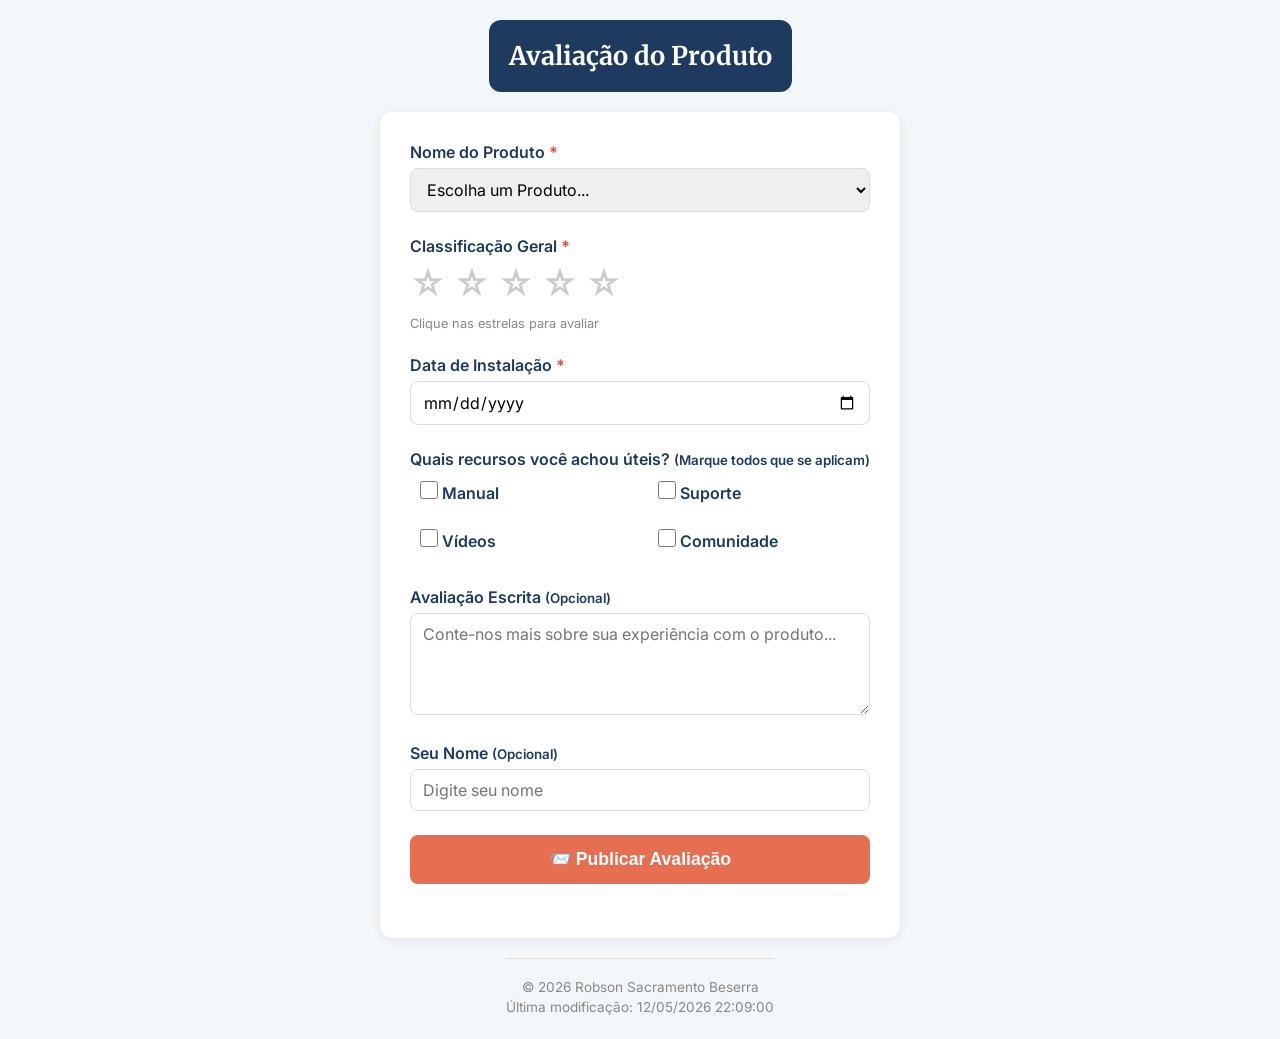
==== formulario.html @ fb485ab8 "s05 - tarefa: formulário de avaliação produto" ====
<!DOCTYPE html>
<html lang="pt-BR">
<head>
    <meta charset="UTF-8">
    <meta name="viewport" content="width=device-width, initial-scale=1.0">
    <title>Formulário de Avaliação - Robson Sacramento Beserra</title>
    <meta name="description" content="Formulário de avaliação de produto - WDD 131">
    <meta name="author" content="Robson Sacramento Beserra">

    <!-- Google Fonts -->
    <link rel="preconnect" href="https://fonts.googleapis.com">
    <link rel="preconnect" href="https://fonts.gstatic.com" crossorigin>
    <link href="https://fonts.googleapis.com/css2?family=Inter:wght@400;600;700&family=Merriweather:wght@400;700&display=swap" rel="stylesheet">

    <link rel="stylesheet" href="estilos/formulario.css">
    <script src="scripts/formulario.js" defer></script>
</head>
<body>

    <header>
        <h1>Avaliação do Produto</h1>
    </header>

    <main>
        <form action="avaliacao.html" method="get" id="form-avaliacao">

            <!-- Nome do Produto -->
            <div class="form-group">
                <label for="produto">Nome do Produto <span class="required">*</span></label>
                <select id="produto" name="produto" required>
                    <option value="" disabled selected>Escolha um Produto...</option>
                </select>
            </div>

            <!-- Classificação Geral (estrelas) -->
            <div class="form-group">
                <label class="rating-label">Classificação Geral <span class="required">*</span></label>
                <div class="rating">
                    <input type="radio" id="star1" name="rating" value="1" required>
                    <label for="star1" title="1 estrela">☆</label>
                    <input type="radio" id="star2" name="rating" value="2">
                    <label for="star2" title="2 estrelas">☆</label>
                    <input type="radio" id="star3" name="rating" value="3">
                    <label for="star3" title="3 estrelas">☆</label>
                    <input type="radio" id="star4" name="rating" value="4">
                    <label for="star4" title="4 estrelas">☆</label>
                    <input type="radio" id="star5" name="rating" value="5">
                    <label for="star5" title="5 estrelas">☆</label>
                </div>
                <small class="rating-hint">Clique nas estrelas para avaliar</small>
            </div>

            <!-- Data de Instalação -->
            <div class="form-group">
                <label for="data-instalacao">Data de Instalação <span class="required">*</span></label>
                <input type="date" id="data-instalacao" name="data-instalacao" required>
            </div>

            <!-- Recursos Úteis (checkbox) -->
            <div class="form-group">
                <label>Quais recursos você achou úteis? <small>(Marque todos que se aplicam)</small></label>
                <div class="checkbox-group">
                    <label class="checkbox-label">
                        <input type="checkbox" name="recursos" value="Manual"> Manual
                    </label>
                    <label class="checkbox-label">
                        <input type="checkbox" name="recursos" value="Suporte"> Suporte
                    </label>
                    <label class="checkbox-label">
                        <input type="checkbox" name="recursos" value="Videos"> Vídeos
                    </label>
                    <label class="checkbox-label">
                        <input type="checkbox" name="recursos" value="Comunidade"> Comunidade
                    </label>
                </div>
            </div>

            <!-- Avaliação Escrita -->
            <div class="form-group">
                <label for="avaliacao-escrita">Avaliação Escrita <small>(Opcional)</small></label>
                <textarea id="avaliacao-escrita" name="avaliacao-escrita" rows="4" placeholder="Conte-nos mais sobre sua experiência com o produto..."></textarea>
            </div>

            <!-- Nome de Usuário -->
            <div class="form-group">
                <label for="nome-usuario">Seu Nome <small>(Opcional)</small></label>
                <input type="text" id="nome-usuario" name="nome-usuario" placeholder="Digite seu nome">
            </div>

            <!-- Botão Enviar -->
            <div class="form-group">
                <input type="submit" value="📨 Publicar Avaliação" class="btn-submit">
            </div>

        </form>
    </main>

    <footer>
        <p>&copy; <span id="anoatual"></span> Robson Sacramento Beserra</p>
        <p id="ultimaModificacao"></p>
    </footer>

</body>
</html>
---- estilos/formulario.css ----
/* ========================================
   FORMULÁRIO DE AVALIAÇÃO - ESTILO
   ======================================== */

:root {
    --azul-escuro: #1e3a5f;
    --laranja: #e76f51;
    --amarelo: #f4a261;
    --cinza-claro: #f4f7fa;
    --branco: #ffffff;
    --texto: #1e2b37;
    --borda: #ddd;
    --fonte-titulo: 'Merriweather', Georgia, serif;
    --fonte-corpo: 'Inter', Arial, Helvetica, sans-serif;
}

* {
    margin: 0;
    padding: 0;
    box-sizing: border-box;
}

body {
    font-family: var(--fonte-corpo);
    background: var(--cinza-claro);
    color: var(--texto);
    padding: 20px;
    min-height: 100vh;
    display: flex;
    flex-direction: column;
}

/* ===== HEADER ===== */
header {
    max-width: 700px;
    margin: 0 auto 20px;
    padding: 20px;
    background: var(--azul-escuro);
    color: var(--branco);
    border-radius: 12px;
    text-align: center;
}

header h1 {
    font-family: var(--fonte-titulo);
    font-size: 1.6rem;
    font-weight: 700;
}

/* ===== MAIN ===== */
main {
    max-width: 700px;
    margin: 0 auto;
    background: var(--branco);
    padding: 30px;
    border-radius: 12px;
    box-shadow: 0 2px 10px rgba(0,0,0,0.08);
    flex: 1;
}

/* ===== FORMULÁRIO ===== */
.form-group {
    margin-bottom: 24px;
}

.form-group label {
    display: block;
    font-weight: 600;
    margin-bottom: 6px;
    color: var(--azul-escuro);
}

.required {
    color: #e74c3c;
    font-weight: 700;
}

/* Select, input, textarea */
select, input[type="date"], input[type="text"], textarea {
    width: 100%;
    padding: 10px 12px;
    border: 1px solid var(--borda);
    border-radius: 8px;
    font-family: var(--fonte-corpo);
    font-size: 1rem;
    transition: border-color 0.3s;
}

select:focus, input:focus, textarea:focus {
    outline: none;
    border-color: var(--azul-escuro);
    box-shadow: 0 0 0 3px rgba(30, 58, 95, 0.1);
}

/* ===== CLASSIFICAÇÃO ESTRELAS ===== */
.rating {
    display: flex;
    flex-direction: row-reverse;
    justify-content: flex-end;
    gap: 8px;
}

.rating input {
    display: none;
}

.rating label {
    font-size: 2.2rem;
    color: #ccc;
    cursor: pointer;
    transition: color 0.2s;
}

.rating input:checked ~ label,
.rating label:hover,
.rating label:hover ~ label {
    color: var(--amarelo);
}

.rating input:checked + label {
    color: var(--amarelo);
}

.rating-hint {
    display: block;
    margin-top: 6px;
    font-size: 0.8rem;
    color: #888;
}

/* ===== CHECKBOX ===== */
.checkbox-group {
    display: grid;
    grid-template-columns: 1fr 1fr;
    gap: 8px 16px;
    margin-top: 6px;
}

.checkbox-label {
    display: flex;
    align-items: center;
    gap: 8px;
    font-weight: 400;
    cursor: pointer;
    padding: 6px 10px;
    border-radius: 6px;
    transition: background 0.2s;
}

.checkbox-label:hover {
    background: var(--cinza-claro);
}

.checkbox-label input[type="checkbox"] {
    width: 18px;
    height: 18px;
    accent-color: var(--azul-escuro);
    cursor: pointer;
}

/* ===== BOTÃO ===== */
.btn-submit {
    width: 100%;
    padding: 14px;
    background: var(--laranja);
    color: var(--branco);
    border: none;
    border-radius: 8px;
    font-size: 1.1rem;
    font-weight: 700;
    cursor: pointer;
    transition: background 0.3s, transform 0.2s;
}

.btn-submit:hover {
    background: var(--amarelo);
    transform: translateY(-2px);
}

.btn-submit:active {
    transform: translateY(0);
}

/* ===== PÁGINA DE CONFIRMAÇÃO ===== */
.confirmacao {
    text-align: center;
    padding: 20px 0;
}

.confirmacao h2 {
    font-family: var(--fonte-titulo);
    color: var(--azul-escuro);
    margin-bottom: 10px;
}

.confirmacao p {
    margin-bottom: 20px;
    color: var(--texto);
}

.contador-box {
    background: var(--cinza-claro);
    padding: 20px;
    border-radius: 12px;
    margin: 20px 0;
}

.contador-box p {
    font-size: 1.2rem;
    font-weight: 600;
    color: var(--azul-escuro);
    margin: 0;
}

.btn-voltar {
    display: inline-block;
    padding: 10px 24px;
    background: var(--azul-escuro);
    color: var(--branco);
    text-decoration: none;
    border-radius: 8px;
    font-weight: 600;
    transition: background 0.3s;
}

.btn-voltar:hover {
    background: var(--laranja);
}

/* ===== RODAPÉ ===== */
footer {
    max-width: 700px;
    margin: 20px auto 0;
    text-align: center;
    color: #888;
    font-size: 0.85rem;
    padding-top: 16px;
    border-top: 1px solid var(--borda);
}

footer p {
    margin: 4px 0;
}

/* ===== RESPONSIVIDADE ===== */
@media (max-width: 600px) {
    body {
        padding: 12px;
    }

    main {
        padding: 20px;
    }

    header h1 {
        font-size: 1.3rem;
    }

    .checkbox-group {
        grid-template-columns: 1fr;
    }

    .rating label {
        font-size: 1.8rem;
    }
}

@media (max-width: 400px) {
    .rating label {
        font-size: 1.4rem;
    }

    .btn-submit {
        font-size: 0.95rem;
        padding: 12px;
    }
}
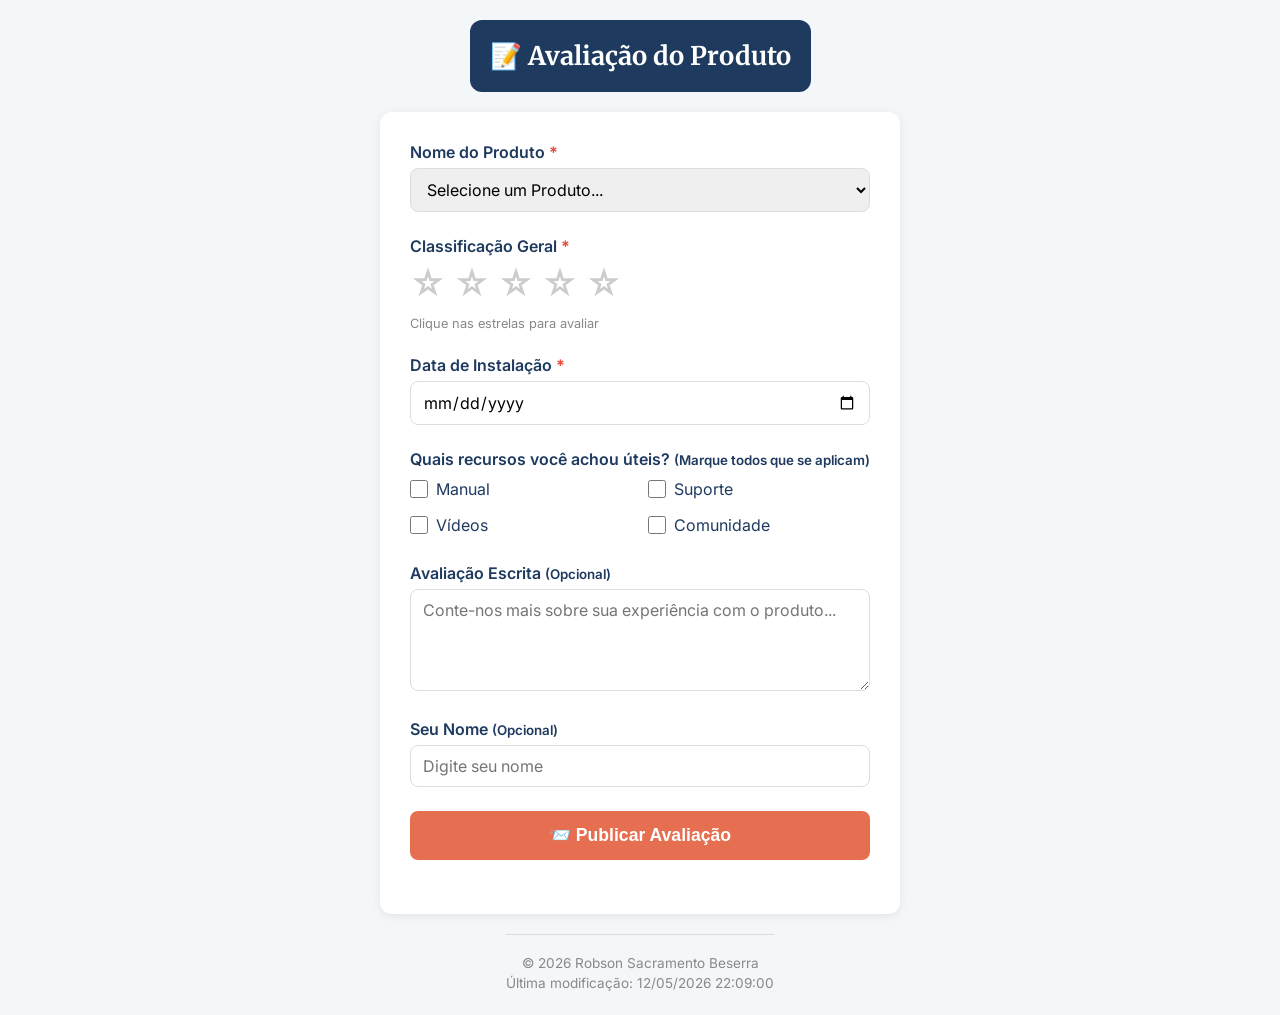
==== commit 89e8d4a6: "s05 - tarefa: ajuste auditoria" ====
--- a/formulario.html
+++ b/formulario.html
@@ -4,7 +4,7 @@
     <meta charset="UTF-8">
     <meta name="viewport" content="width=device-width, initial-scale=1.0">
     <title>Formulário de Avaliação - Robson Sacramento Beserra</title>
-    <meta name="description" content="Formulário de avaliação de produto - WDD 131">
+    <meta name="description" content="Formulário de avaliação de produto para coletar feedback sobre qualidade, recursos e experiência do usuário - WDD 131">
     <meta name="author" content="Robson Sacramento Beserra">
 
     <!-- Google Fonts -->
@@ -18,7 +18,7 @@
 <body>
 
     <header>
-        <h1>Avaliação do Produto</h1>
+        <h1>📝 Avaliação do Produto</h1>
     </header>
 
     <main>
@@ -28,7 +28,8 @@
             <div class="form-group">
                 <label for="produto">Nome do Produto <span class="required">*</span></label>
                 <select id="produto" name="produto" required>
-                    <option value="" disabled selected>Escolha um Produto...</option>
+                    <option value="" disabled selected>Selecione um Produto...</option>
+                    <!-- As opções serão preenchidas pelo JavaScript -->
                 </select>
             </div>
 
@@ -38,13 +39,13 @@
                 <div class="rating">
                     <input type="radio" id="star1" name="rating" value="1" required>
                     <label for="star1" title="1 estrela">☆</label>
-                    <input type="radio" id="star2" name="rating" value="2">
+                    <input type="radio" id="star2" name="rating" value="2" required>
                     <label for="star2" title="2 estrelas">☆</label>
-                    <input type="radio" id="star3" name="rating" value="3">
+                    <input type="radio" id="star3" name="rating" value="3" required>
                     <label for="star3" title="3 estrelas">☆</label>
-                    <input type="radio" id="star4" name="rating" value="4">
+                    <input type="radio" id="star4" name="rating" value="4" required>
                     <label for="star4" title="4 estrelas">☆</label>
-                    <input type="radio" id="star5" name="rating" value="5">
+                    <input type="radio" id="star5" name="rating" value="5" required>
                     <label for="star5" title="5 estrelas">☆</label>
                 </div>
                 <small class="rating-hint">Clique nas estrelas para avaliar</small>
@@ -60,18 +61,22 @@
             <div class="form-group">
                 <label>Quais recursos você achou úteis? <small>(Marque todos que se aplicam)</small></label>
                 <div class="checkbox-group">
-                    <label class="checkbox-label">
-                        <input type="checkbox" name="recursos" value="Manual"> Manual
-                    </label>
-                    <label class="checkbox-label">
-                        <input type="checkbox" name="recursos" value="Suporte"> Suporte
-                    </label>
-                    <label class="checkbox-label">
-                        <input type="checkbox" name="recursos" value="Videos"> Vídeos
-                    </label>
-                    <label class="checkbox-label">
-                        <input type="checkbox" name="recursos" value="Comunidade"> Comunidade
-                    </label>
+                    <div class="checkbox-item">
+                        <input type="checkbox" id="recurso-manual" name="recursos" value="Manual">
+                        <label for="recurso-manual">Manual</label>
+                    </div>
+                    <div class="checkbox-item">
+                        <input type="checkbox" id="recurso-suporte" name="recursos" value="Suporte">
+                        <label for="recurso-suporte">Suporte</label>
+                    </div>
+                    <div class="checkbox-item">
+                        <input type="checkbox" id="recurso-videos" name="recursos" value="Videos">
+                        <label for="recurso-videos">Vídeos</label>
+                    </div>
+                    <div class="checkbox-item">
+                        <input type="checkbox" id="recurso-comunidade" name="recursos" value="Comunidade">
+                        <label for="recurso-comunidade">Comunidade</label>
+                    </div>
                 </div>
             </div>
 
--- a/estilos/formulario.css
+++ b/estilos/formulario.css
@@ -136,26 +136,29 @@
     margin-top: 6px;
 }
 
-.checkbox-label {
+.checkbox-item {
     display: flex;
     align-items: center;
     gap: 8px;
-    font-weight: 400;
-    cursor: pointer;
-    padding: 6px 10px;
-    border-radius: 6px;
-    transition: background 0.2s;
-}
-
-.checkbox-label:hover {
-    background: var(--cinza-claro);
-}
-
-.checkbox-label input[type="checkbox"] {
+}
+
+.checkbox-item input[type="checkbox"] {
     width: 18px;
     height: 18px;
     accent-color: var(--azul-escuro);
     cursor: pointer;
+    flex-shrink: 0;
+}
+
+.checkbox-item label {
+    font-weight: 400;
+    cursor: pointer;
+    margin-bottom: 0;
+    padding: 4px 0;
+}
+
+.checkbox-item:hover label {
+    color: var(--azul-escuro);
 }
 
 /* ===== BOTÃO ===== */
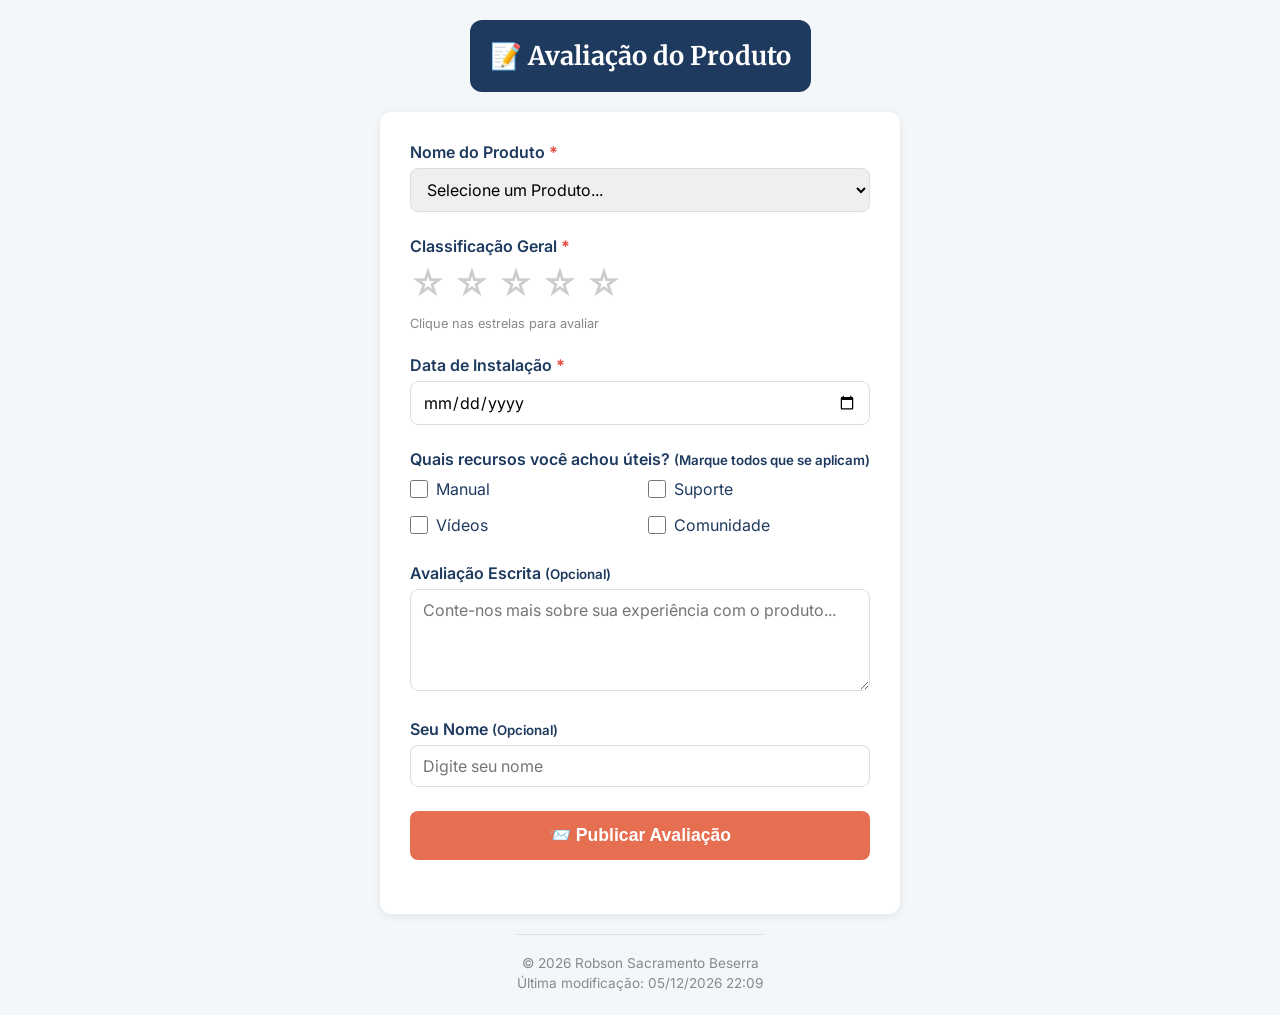
==== commit bd757315: "s05 - tarefa: ajuste auditoria" ====
--- a/formulario.html
+++ b/formulario.html
@@ -24,16 +24,15 @@
     <main>
         <form action="avaliacao.html" method="get" id="form-avaliacao">
 
-            <!-- Nome do Produto -->
+            <!-- 1. Nome do Produto -->
             <div class="form-group">
                 <label for="produto">Nome do Produto <span class="required">*</span></label>
                 <select id="produto" name="produto" required>
                     <option value="" disabled selected>Selecione um Produto...</option>
-                    <!-- As opções serão preenchidas pelo JavaScript -->
                 </select>
             </div>
 
-            <!-- Classificação Geral (estrelas) -->
+            <!-- 2. Classificação Geral (estrelas) -->
             <div class="form-group">
                 <label class="rating-label">Classificação Geral <span class="required">*</span></label>
                 <div class="rating">
@@ -51,13 +50,13 @@
                 <small class="rating-hint">Clique nas estrelas para avaliar</small>
             </div>
 
-            <!-- Data de Instalação -->
+            <!-- 3. Data de Instalação -->
             <div class="form-group">
                 <label for="data-instalacao">Data de Instalação <span class="required">*</span></label>
                 <input type="date" id="data-instalacao" name="data-instalacao" required>
             </div>
 
-            <!-- Recursos Úteis (checkbox) -->
+            <!-- 4. Recursos Úteis (checkbox) -->
             <div class="form-group">
                 <label>Quais recursos você achou úteis? <small>(Marque todos que se aplicam)</small></label>
                 <div class="checkbox-group">
@@ -80,19 +79,19 @@
                 </div>
             </div>
 
-            <!-- Avaliação Escrita -->
+            <!-- 5. Avaliação Escrita -->
             <div class="form-group">
                 <label for="avaliacao-escrita">Avaliação Escrita <small>(Opcional)</small></label>
                 <textarea id="avaliacao-escrita" name="avaliacao-escrita" rows="4" placeholder="Conte-nos mais sobre sua experiência com o produto..."></textarea>
             </div>
 
-            <!-- Nome de Usuário -->
+            <!-- 6. Nome de Usuário -->
             <div class="form-group">
                 <label for="nome-usuario">Seu Nome <small>(Opcional)</small></label>
                 <input type="text" id="nome-usuario" name="nome-usuario" placeholder="Digite seu nome">
             </div>
 
-            <!-- Botão Enviar -->
+            <!-- 7. Botão Enviar -->
             <div class="form-group">
                 <input type="submit" value="📨 Publicar Avaliação" class="btn-submit">
             </div>
